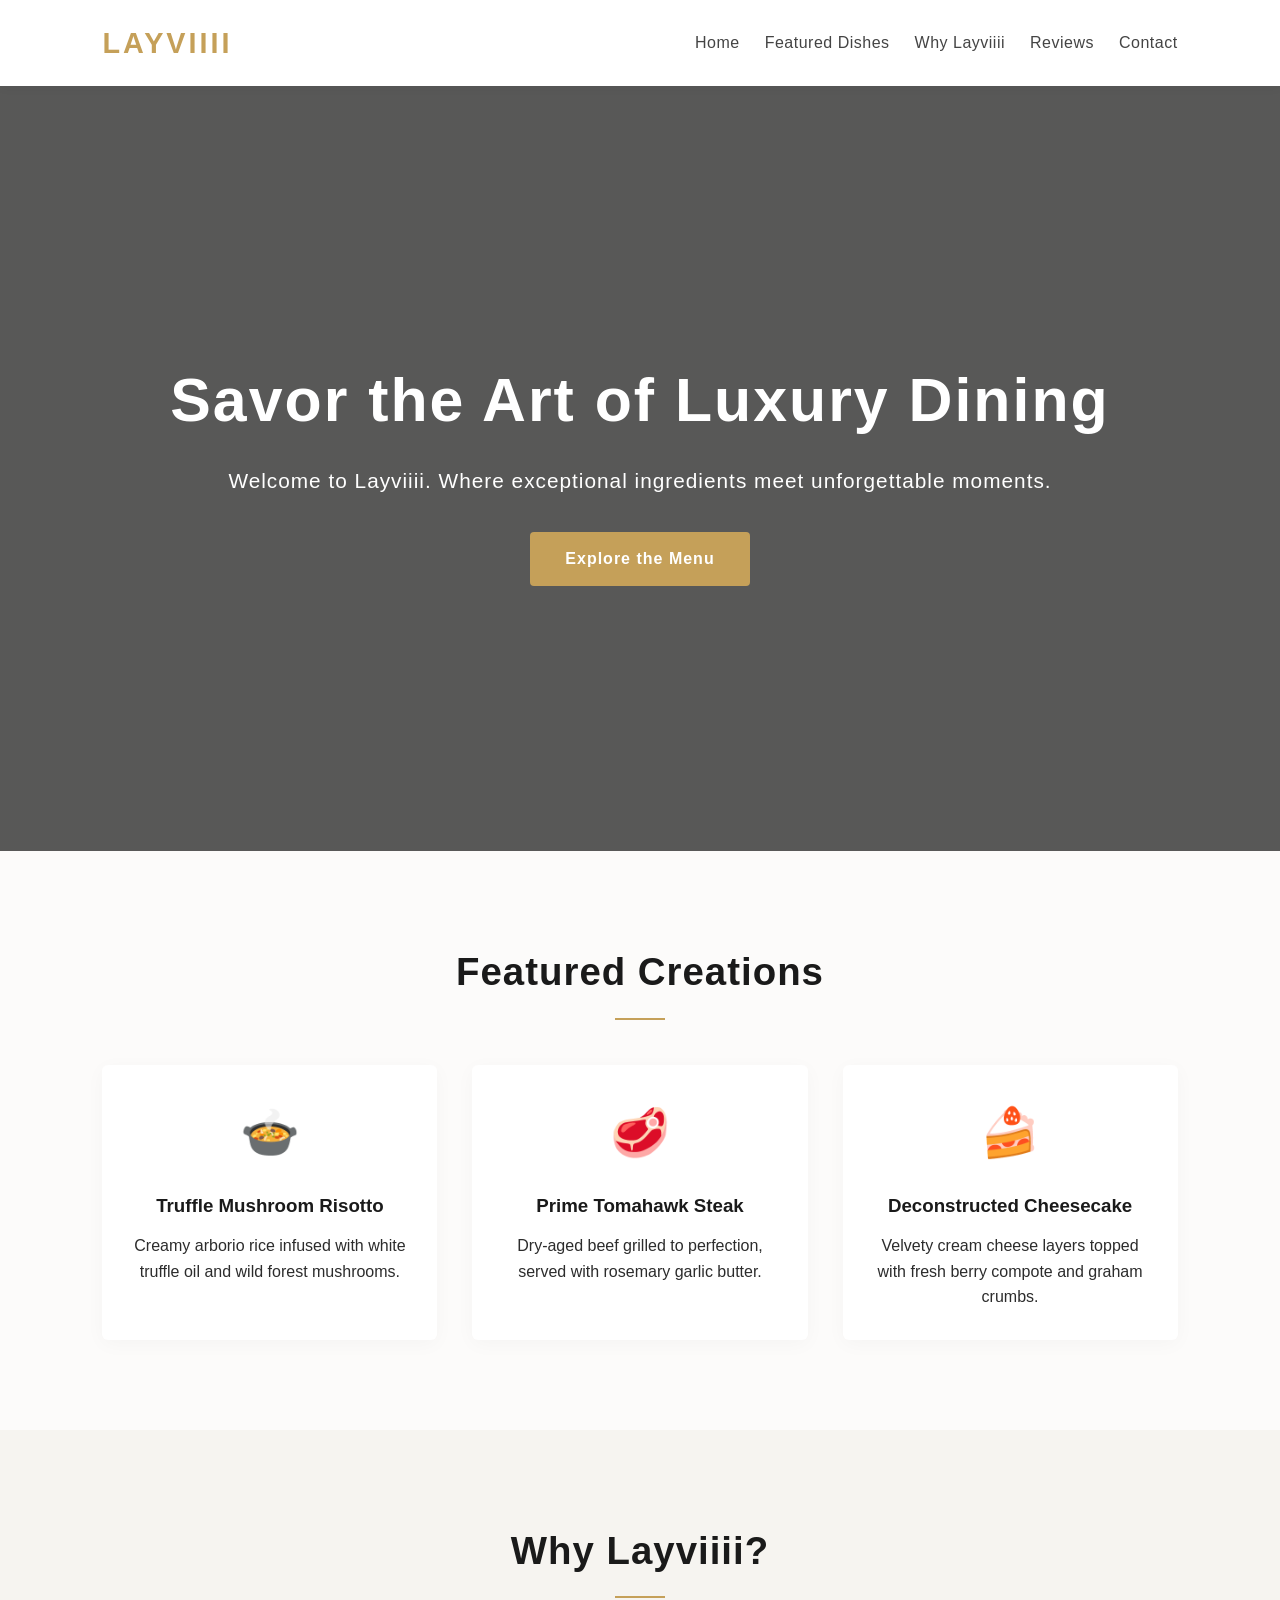
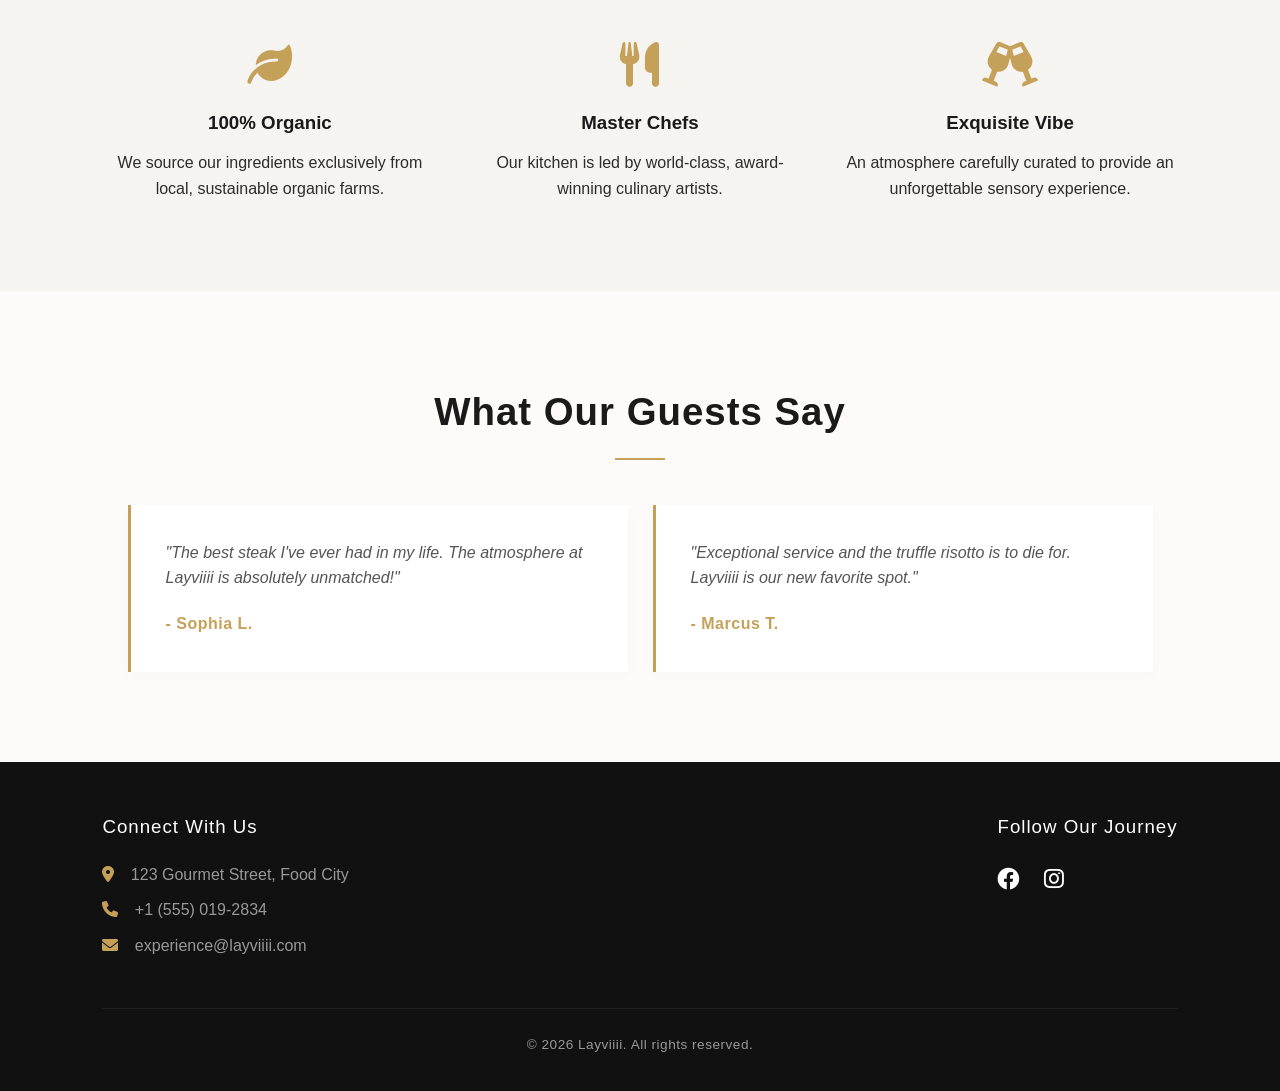
==== index.html @ 40e64383 "layviiii landing page" ====
<!DOCTYPE html>
<html lang="en">
<head>
    <meta charset="UTF-8">
    <meta name="viewport" content="width=device-width, initial-scale=1.0">
    <title>Layviiii | Fine Dining & Culinary Art</title>
    <link rel="stylesheet" href="style.css">
    <!-- Font Awesome for Social & Feature Icons -->
    <link rel="stylesheet" href="https://cdnjs.cloudflare.com/ajax/libs/font-awesome/6.0.0/css/all.min.css">
</head>
<body>

    <!-- 1. Responsive Navigation Bar -->
    <header class="navbar">
        <div class="logo-container">
            <span class="brand-name">Layviiii</span>
        </div>
        <nav>
            <ul class="nav-links">
                <li><a href="#home">Home</a></li>
                <li><a href="#features">Featured Dishes</a></li>
                <li><a href="#why-us">Why Layviiii</a></li>
                <li><a href="#testimonials">Reviews</a></li>
                <li><a href="#contact">Contact</a></li>
            </ul>
        </nav>
    </header>

    <!-- 2. Hero Section -->
    <section id="home" class="hero-section">
        <div class="hero-content">
            <h1>Savor the Art of Luxury Dining</h1>
            <p>Welcome to Layviiii. Where exceptional ingredients meet unforgettable moments.</p>
            <a href="#features" class="cta-btn">Explore the Menu</a>
        </div>
    </section>

    <!-- 3. Featured Dishes Section -->
    <section id="features" class="section featured-dishes">
        <h2>Featured Creations</h2>
        <div class="grid-container">
            <div class="dish-card">
                <div class="dish-img-placeholder">🍲</div>
                <h3>Truffle Mushroom Risotto</h3>
                <p>Creamy arborio rice infused with white truffle oil and wild forest mushrooms.</p>
            </div>
            <div class="dish-card">
                <div class="dish-img-placeholder">🥩</div>
                <h3>Prime Tomahawk Steak</h3>
                <p>Dry-aged beef grilled to perfection, served with rosemary garlic butter.</p>
            </div>
            <div class="dish-card">
                <div class="dish-img-placeholder">🍰</div>
                <h3>Deconstructed Cheesecake</h3>
                <p>Velvety cream cheese layers topped with fresh berry compote and graham crumbs.</p>
            </div>
        </div>
    </section>

    <!-- 4. Why Choose Us Section -->
    <section id="why-us" class="section why-choose-us">
        <h2>Why Layviiii?</h2>
        <div class="grid-container">
            <div class="feature-item">
                <i class="fa-solid fa-leaf"></i>
                <h3>100% Organic</h3>
                <p>We source our ingredients exclusively from local, sustainable organic farms.</p>
            </div>
            <div class="feature-item">
                <i class="fa-solid fa-utensils"></i>
                <h3>Master Chefs</h3>
                <p>Our kitchen is led by world-class, award-winning culinary artists.</p>
            </div>
            <div class="feature-item">
                <i class="fa-solid fa-champagne-glasses"></i>
                <h3>Exquisite Vibe</h3>
                <p>An atmosphere carefully curated to provide an unforgettable sensory experience.</p>
            </div>
        </div>
    </section>

    <!-- 5. Customer Testimonials -->
    <section id="testimonials" class="section testimonials">
        <h2>What Our Guests Say</h2>
        <div class="testimonial-container">
            <div class="testimonial-card">
                <p>"The best steak I've ever had in my life. The atmosphere at Layviiii is absolutely unmatched!"</p>
                <h4>- Sophia L.</h4>
            </div>
            <div class="testimonial-card">
                <p>"Exceptional service and the truffle risotto is to die for. Layviiii is our new favorite spot."</p>
                <h4>- Marcus T.</h4>
            </div>
        </div>
    </section>

    <!-- 6. Footer -->
    <footer id="contact" class="footer">
        <div class="footer-content">
            <div class="footer-info">
                <h3>Connect With Us</h3>
                <p><i class="fa-solid fa-location-dot"></i> 123 Gourmet Street, Food City</p>
                <p><i class="fa-solid fa-phone"></i> +1 (555) 019-2834</p>
                <p><i class="fa-solid fa-envelope"></i> experience@layviiii.com</p>
            </div>
            <div class="footer-socials">
                <h3>Follow Our Journey</h3>
                <div class="social-icons">
                    <a href="#"><i class="fa-brands fa-facebook"></i></a>
                    <a href="#"><i class="fa-brands fa-instagram"></i></a>
                    <a href="#"><i class="fa-brands fa-x-twitter"></i></a>
                </div>
            </div>
        </div>
        <div class="footer-bottom">
            <p>&copy; 2026 Layviiii. All rights reserved.</p>
        </div>
    </footer>

</body>
</html>
---- style.css ----
/* --- Reset & Base Styles --- */
* {
    margin: 0;
    padding: 0;
    box-sizing: border-box;
    font-family: 'Segoe UI', Tahoma, Geneva, Verdana, sans-serif;
    scroll-behavior: smooth;
}

body {
    background-color: #fcfbfa;
    color: #2c2c2c;
    line-height: 1.6;
}

/* --- Navigation --- */
.navbar {
    display: flex;
    justify-content: space-between;
    align-items: center;
    padding: 20px 8%;
    background-color: #ffffff;
    box-shadow: 0 2px 10px rgba(0,0,0,0.04);
    position: sticky;
    top: 0;
    z-index: 1000;
}

.brand-name {
    font-size: 1.8rem;
    font-weight: 700;
    color: #c5a059; /* Elegant Gold Accent */
    text-transform: uppercase;
    letter-spacing: 3px;
}

.nav-links {
    display: flex;
    list-style: none;
}

.nav-links li {
    margin-left: 25px;
}

.nav-links a {
    text-decoration: none;
    color: #444;
    font-weight: 500;
    letter-spacing: 0.5px;
    transition: color 0.3s;
}

.nav-links a:hover {
    color: #c5a059;
}

/* --- Hero Section --- */
.hero-section {
    background: linear-gradient(rgba(0, 0, 0, 0.65), rgba(0, 0, 0, 0.65)), 
                url('https://images.unsplash.com/photo-1517248135467-4c7edcad34c4?q=80&w=1200') no-repeat center center/cover;
    height: 85vh;
    display: flex;
    justify-content: center;
    align-items: center;
    text-align: center;
    color: #fff;
    padding: 0 20px;
}

.hero-content h1 {
    font-size: 3.8rem;
    margin-bottom: 15px;
    letter-spacing: 2px;
    font-weight: 600;
}

.hero-content p {
    font-size: 1.3rem;
    margin-bottom: 35px;
    font-weight: 300;
    letter-spacing: 1px;
}

.cta-btn {
    display: inline-block;
    padding: 14px 35px;
    background-color: #c5a059;
    color: #fff;
    text-decoration: none;
    border-radius: 4px;
    font-weight: 600;
    letter-spacing: 1px;
    transition: background 0.3s, transform 0.2s;
}

.cta-btn:hover {
    background-color: #aa843f;
    transform: translateY(-2px);
}

/* --- Global Section Settings --- */
.section {
    padding: 90px 8%;
    text-align: center;
}

.section h2 {
    font-size: 2.4rem;
    margin-bottom: 45px;
    letter-spacing: 1px;
    color: #1a1a1a;
}

.section h2::after {
    content: '';
    display: block;
    width: 50px;
    height: 2px;
    background-color: #c5a059;
    margin: 15px auto 0 auto;
}

/* Responsive Grid layout */
.grid-container {
    display: grid;
    grid-template-columns: repeat(auto-fit, minmax(280px, 1fr));
    gap: 35px;
}

/* --- Featured Dishes --- */
.dish-card {
    background: #fff;
    padding: 30px;
    border-radius: 6px;
    box-shadow: 0 4px 20px rgba(0,0,0,0.03);
    transition: transform 0.3s, box-shadow 0.3s;
}

.dish-card:hover {
    transform: translateY(-5px);
    box-shadow: 0 10px 25px rgba(197, 160, 89, 0.1);
}

.dish-img-placeholder {
    font-size: 3rem;
    margin-bottom: 20px;
}

.dish-card h3 {
    margin-bottom: 12px;
    color: #1a1a1a;
    font-weight: 600;
}

/* --- Why Choose Us --- */
.why-choose-us {
    background-color: #f6f4f0;
}

.feature-item i {
    font-size: 2.8rem;
    color: #c5a059;
    margin-bottom: 20px;
}

.feature-item h3 {
    margin-bottom: 12px;
    color: #1a1a1a;
}

/* --- Testimonials --- */
.testimonial-container {
    display: flex;
    flex-wrap: wrap;
    justify-content: center;
    gap: 25px;
}

.testimonial-card {
    background: #fff;
    max-width: 500px;
    padding: 35px;
    border-left: 3px solid #c5a059;
    box-shadow: 0 4px 15px rgba(0,0,0,0.02);
    text-align: left;
}

.testimonial-card p {
    font-style: italic;
    margin-bottom: 20px;
    color: #555;
}

.testimonial-card h4 {
    color: #c5a059;
    letter-spacing: 0.5px;
}

/* --- Footer --- */
.footer {
    background-color: #111111;
    color: #999999;
    padding: 50px 8% 25px 8%;
}

.footer-content {
    display: flex;
    flex-wrap: wrap;
    justify-content: space-between;
    gap: 40px;
    margin-bottom: 40px;
}

.footer h3 {
    color: #fff;
    margin-bottom: 20px;
    font-weight: 500;
    letter-spacing: 1px;
}

.footer p {
    margin-bottom: 10px;
}

.footer p i {
    margin-right: 12px;
    color: #c5a059;
}

.social-icons a {
    color: #fff;
    font-size: 1.4rem;
    margin-right: 20px;
    transition: color 0.3s;
}

.social-icons a:hover {
    color: #c5a059;
}

.footer-bottom {
    text-align: center;
    border-top: 1px solid #222;
    padding-top: 25px;
    font-size: 0.85rem;
    letter-spacing: 0.5px;
}

/* --- Responsive Adjustments (Mobile) --- */
@media (max-width: 768px) {
    .navbar {
        flex-direction: column;
        gap: 15px;
        padding: 15px 5%;
    }
    .nav-links li {
        margin: 0 12px;
    }
    .hero-content h1 {
        font-size: 2.5rem;
    }
    .footer-content {
        flex-direction: column;
    }
}
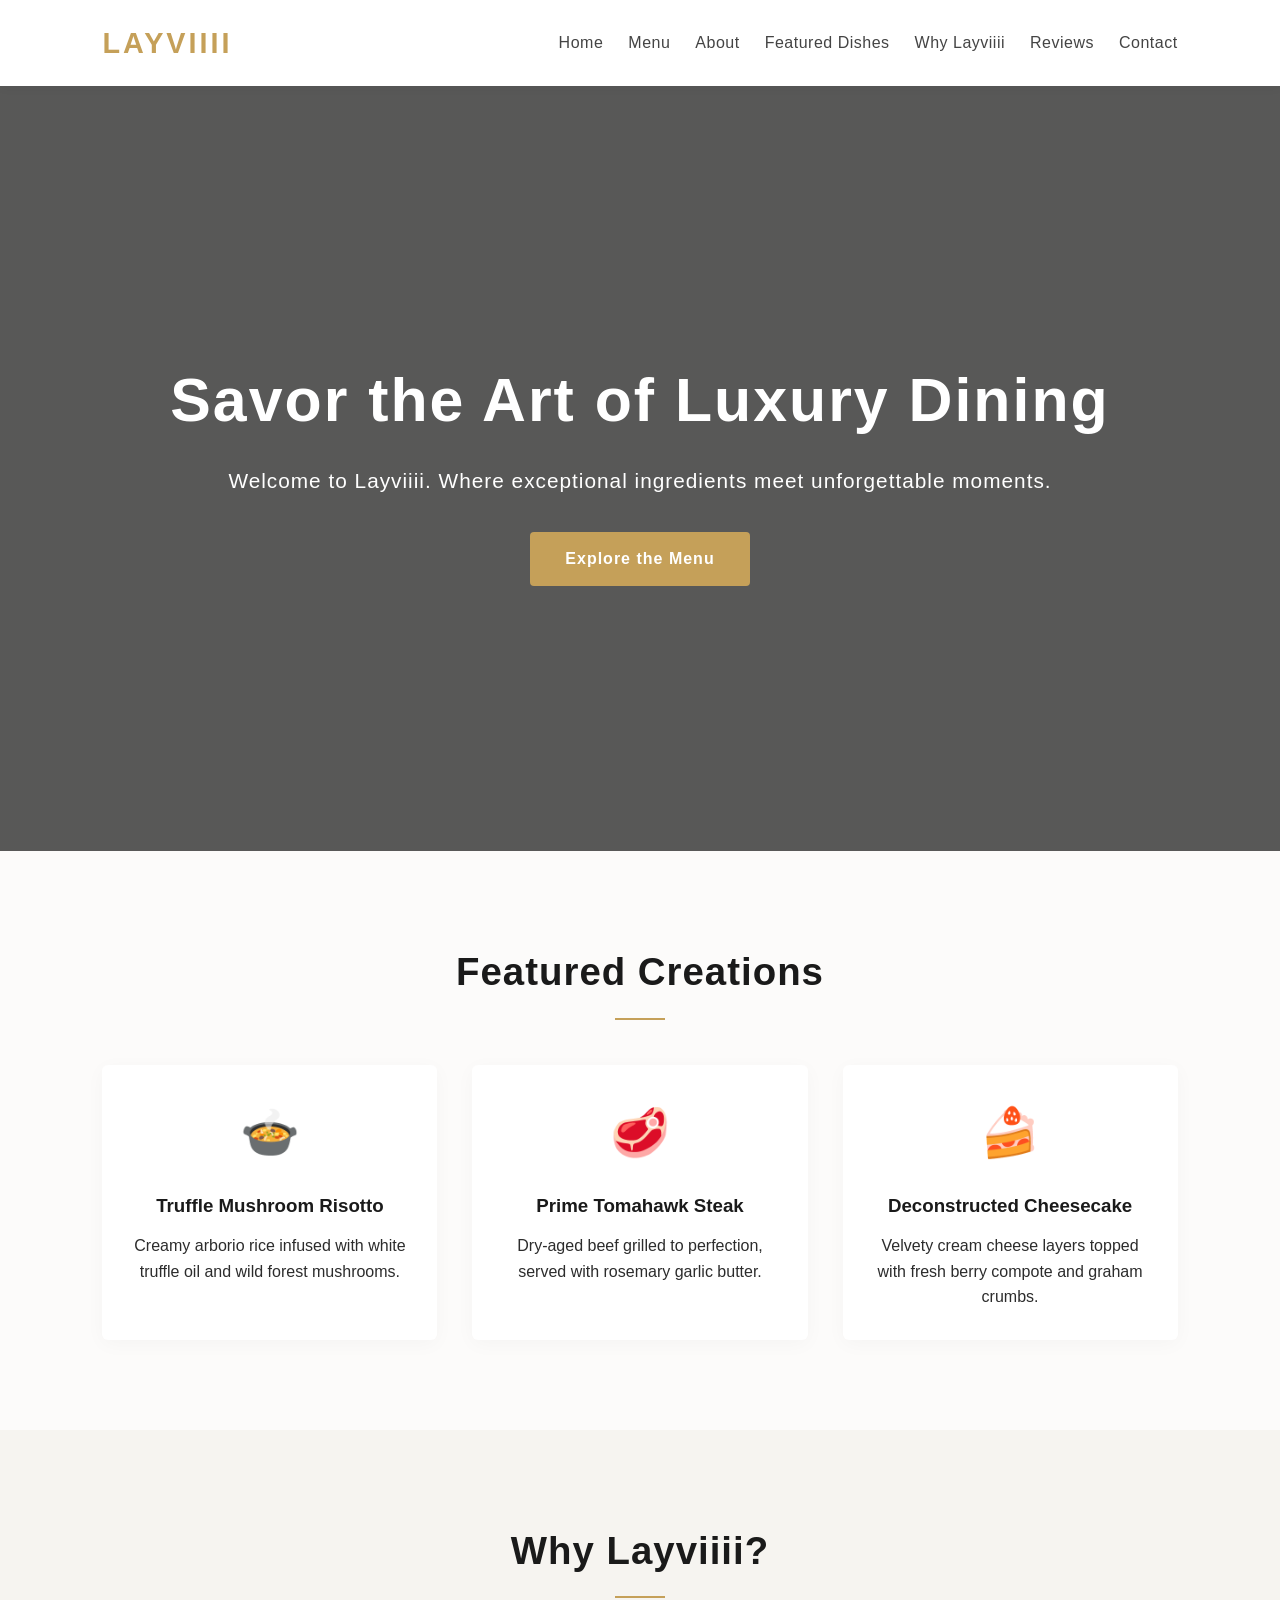
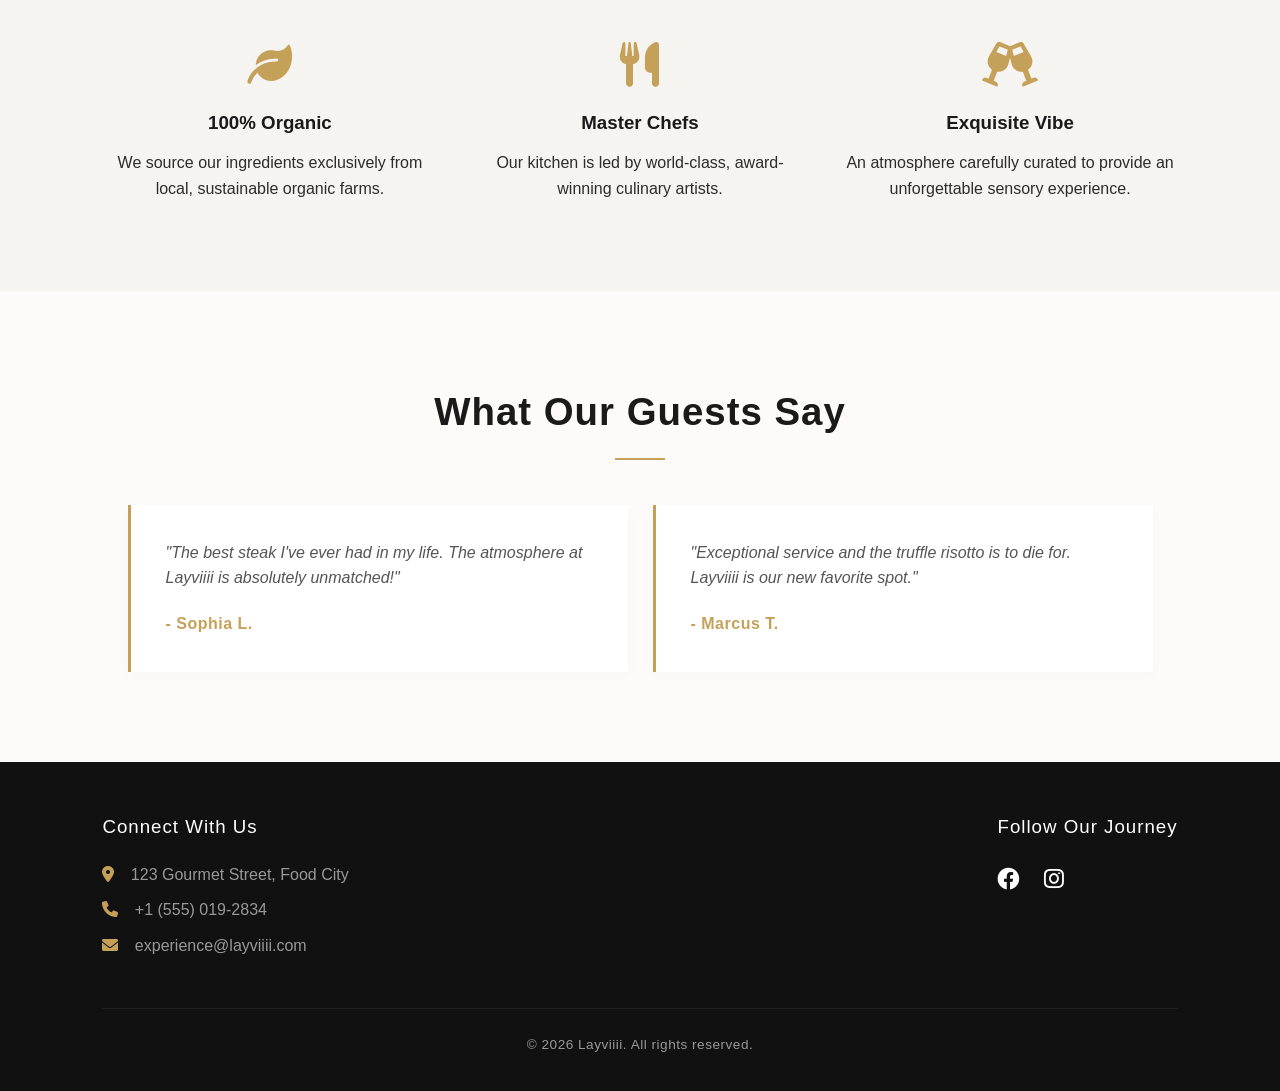
==== commit 70ac544d: "Updated culinary team with celebrated Pakistani chefs" ====
--- a/index.html
+++ b/index.html
@@ -18,6 +18,8 @@
         <nav>
             <ul class="nav-links">
                 <li><a href="#home">Home</a></li>
+                <li><a href="menu.html">Menu</a></li> <!-- 👈 Links to your interactive menu page -->
+                <li><a href="about.html">About</a></li> <!-- 👈 Links to your new about page -->
                 <li><a href="#features">Featured Dishes</a></li>
                 <li><a href="#why-us">Why Layviiii</a></li>
                 <li><a href="#testimonials">Reviews</a></li>
--- a/style.css
+++ b/style.css
@@ -264,3 +264,411 @@
         flex-direction: column;
     }
 }
+/* --- Menu Page Additions --- */
+
+/* Give the navigation links a visual highlight color when viewing the active page */
+.nav-links a.active {
+    color: #c5a059;
+    border-bottom: 2px solid #c5a059;
+    padding-bottom: 4px;
+}
+
+/* Menu Hero Section Header */
+.menu-hero {
+    background: linear-gradient(rgba(0, 0, 0, 0.7), rgba(0, 0, 0, 0.7)), 
+                url('https://images.unsplash.com/photo-1552566626-52f8b828add9?q=80&w=1200') no-repeat center center/cover;
+    height: 40vh;
+    display: flex;
+    justify-content: center;
+    align-items: center;
+    text-align: center;
+    color: #fff;
+    padding: 0 20px;
+}
+
+.menu-hero-content h1 {
+    font-size: 3rem;
+    margin-bottom: 10px;
+    letter-spacing: 2px;
+}
+
+.menu-hero-content p {
+    font-size: 1.1rem;
+    color: #ddd;
+    font-weight: 300;
+}
+
+/* Controls Wrapper Section (Search & Filter Layout) */
+.menu-controls-section {
+    padding: 40px 8% 20px 8%;
+    display: flex;
+    flex-direction: column;
+    align-items: center;
+    gap: 25px;
+}
+
+/* Search input design */
+.search-container {
+    position: relative;
+    width: 100%;
+    max-width: 500px;
+}
+
+.search-icon {
+    position: absolute;
+    left: 15px;
+    top: 50%;
+    transform: translateY(-50%);
+    color: #888;
+}
+
+#menu-search {
+    width: 100%;
+    padding: 12px 15px 12px 45px;
+    font-size: 1rem;
+    border: 1px solid #ddd;
+    border-radius: 25px;
+    outline: none;
+    background-color: #fff;
+    transition: all 0.3s;
+    box-shadow: 0 2px 8px rgba(0,0,0,0.02);
+}
+
+#menu-search:focus {
+    border-color: #c5a059;
+    box-shadow: 0 4px 12px rgba(197, 160, 89, 0.15);
+}
+
+/* Category Filter Buttons layout */
+.filter-categories {
+    display: flex;
+    justify-content: center;
+    gap: 12px;
+    flex-wrap: wrap;
+}
+
+.filter-btn {
+    padding: 8px 20px;
+    background-color: #fff;
+    border: 1px solid #ddd;
+    color: #555;
+    font-size: 0.9rem;
+    font-weight: 500;
+    border-radius: 20px;
+    cursor: pointer;
+    transition: all 0.3s ease;
+}
+
+.filter-btn:hover, .filter-btn.active {
+    background-color: #c5a059;
+    color: #fff;
+    border-color: #c5a059;
+    box-shadow: 0 4px 10px rgba(197, 160, 89, 0.2);
+}
+
+/* Menu Display Grid Section */
+.menu-grid-section {
+    padding: 20px 8% 80px 8%;
+}
+
+.menu-grid {
+    display: grid;
+    grid-template-columns: repeat(auto-fill, minmax(320px, 1fr));
+    gap: 35px;
+}
+
+/* Food Card Container Styling */
+.food-card {
+    background: #fff;
+    border-radius: 8px;
+    overflow: hidden;
+    box-shadow: 0 4px 20px rgba(0,0,0,0.04);
+    transition: transform 0.3s ease, box-shadow 0.3s ease;
+    animation: fadeIn 0.4s ease-in-out;
+}
+
+.food-card:hover {
+    transform: translateY(-5px);
+    box-shadow: 0 10px 25px rgba(0, 0, 0, 0.08);
+}
+
+/* Food Image Sizing and Category Badge Positioning */
+.food-img-container {
+    position: relative;
+    height: 220px;
+    width: 100%;
+    overflow: hidden;
+    background-color: #eaeaea;
+}
+
+.food-img {
+    width: 100%;
+    height: 100%;
+    object-fit: cover;
+    transition: transform 0.5s ease;
+}
+
+.food-card:hover .food-img {
+    transform: scale(1.05);
+}
+
+.category-badge {
+    position: absolute;
+    top: 15px;
+    left: 15px;
+    background-color: rgba(17, 11, 1, 0.75);
+    color: #fff;
+    padding: 4px 12px;
+    font-size: 0.75rem;
+    font-weight: 600;
+    text-transform: uppercase;
+    border-radius: 4px;
+    letter-spacing: 0.5px;
+    backdrop-filter: blur(2px);
+}
+
+/* Food Card Information Layout */
+.food-card-body {
+    padding: 22px;
+}
+
+.food-title-price {
+    display: flex;
+    justify-content: space-between;
+    align-items: flex-start;
+    gap: 10px;
+    margin-bottom: 12px;
+}
+
+.food-title-price h3 {
+    font-size: 1.15rem;
+    color: #1a1a1a;
+    font-weight: 600;
+    line-height: 1.3;
+}
+
+.food-price {
+    font-weight: 700;
+    color: #c5a059;
+    font-size: 1.15rem;
+}
+
+.food-description {
+    font-size: 0.9rem;
+    color: #666;
+    line-height: 1.5;
+}
+
+/* Smooth transition when items show up via code filter */
+@keyframes fadeIn {
+    from { opacity: 0; transform: translateY(10px); }
+    to { opacity: 1; transform: translateY(0); }
+}
+
+/* Mobile responsive fixes */
+@media (max-width: 600px) {
+    .menu-hero-content h1 {
+        font-size: 2.2rem;
+    }
+    .menu-grid {
+        grid-template-columns: 1fr;
+    }
+}
+/* ==========================================================================
+   Task 3: About Page Layouts
+   ========================================================================== */
+
+.about-container {
+    max-width: 1200px;
+    margin: 0 auto;
+    padding: 0 20px;
+}
+
+.center-heading {
+    text-align: center;
+    margin-bottom: 50px;
+}
+
+.sub-heading {
+    display: block;
+    color: #ff4757;
+    font-size: 0.9rem;
+    text-transform: uppercase;
+    letter-spacing: 2px;
+    margin-bottom: 10px;
+    font-weight: 600;
+}
+
+/* About Hero */
+.about-hero {
+    background: linear-gradient(rgba(0,0,0,0.6), rgba(0,0,0,0.7)), url('https://images.unsplash.com/photo-1517248135467-4c7edcad34c4?q=80&w=1200') no-repeat center center/cover;
+    height: 40vh;
+    display: flex;
+    align-items: center;
+    justify-content: center;
+    text-align: center;
+    color: #fff;
+}
+
+.about-hero h1 {
+    font-size: 3rem;
+    margin-bottom: 10px;
+}
+
+/* Intro Section */
+.about-intro-section {
+    padding: 80px 0;
+    background: #fff;
+}
+
+.about-grid {
+    display: grid;
+    grid-template-columns: 1fr 1fr;
+    gap: 50px;
+    align-items: center;
+}
+
+.about-text h2 {
+    font-size: 2.2rem;
+    margin-bottom: 20px;
+    color: #2f3542;
+}
+
+.about-text p {
+    color: #57606f;
+    line-height: 1.8;
+    margin-bottom: 15px;
+}
+
+.about-img-main {
+    width: 100%;
+    height: 400px;
+    object-fit: cover;
+    border-radius: 12px;
+    box-shadow: 0 10px 30px rgba(0,0,0,0.1);
+}
+
+/* Mission & Vision */
+.mission-vision-section {
+    padding: 80px 0;
+    background: #f1f2f6;
+}
+
+.mv-grid {
+    display: grid;
+    grid-template-columns: 1fr 1fr;
+    gap: 30px;
+}
+
+.mv-card {
+    background: #fff;
+    padding: 40px;
+    border-radius: 12px;
+    box-shadow: 0 5px 15px rgba(0,0,0,0.05);
+    text-align: center;
+}
+
+.mv-icon {
+    font-size: 2.5rem;
+    color: #ff4757;
+    margin-bottom: 20px;
+}
+
+.mv-card h3 {
+    font-size: 1.5rem;
+    margin-bottom: 15px;
+    color: #2f3542;
+}
+
+.mv-card p {
+    color: #57606f;
+    line-height: 1.6;
+}
+
+/* Statistics Section */
+.stats-section {
+    padding: 60px 0;
+    background: #2f3542;
+    color: #fff;
+    text-align: center;
+}
+
+.stats-grid {
+    display: grid;
+    grid-template-columns: repeat(4, 1fr);
+    gap: 20px;
+}
+
+.stat-number {
+    font-size: 3rem;
+    color: #ff4757;
+    margin-bottom: 5px;
+}
+
+.stat-label {
+    font-size: 1rem;
+    color: #a4b0be;
+}
+
+/* Team Section */
+.team-section {
+    padding: 80px 0;
+    background: #fff;
+}
+
+.team-grid {
+    display: grid;
+    grid-template-columns: repeat(3, 1fr);
+    gap: 30px;
+}
+
+.team-card {
+    background: #fff;
+    border-radius: 12px;
+    overflow: hidden;
+    box-shadow: 0 5px 20px rgba(0,0,0,0.08);
+    transition: transform 0.3s ease;
+}
+
+.team-card:hover {
+    transform: translateY(-5px);
+}
+
+.team-img {
+    width: 100%;
+    height: 320px;
+    object-fit: cover;
+}
+
+.team-info {
+    padding: 20px;
+    text-align: center;
+}
+
+.team-info h3 {
+    font-size: 1.25rem;
+    color: #2f3542;
+    margin-bottom: 5px;
+}
+
+.team-role {
+    color: #ff4757;
+    font-size: 0.9rem;
+    font-weight: 500;
+}
+
+/* Responsive Breakpoints */
+@media (max-width: 968px) {
+    .about-grid, .mv-grid {
+        grid-template-columns: 1fr;
+    }
+    .stats-grid {
+        grid-template-columns: repeat(2, 1fr);
+        gap: 40px;
+    }
+    .team-grid {
+        grid-template-columns: 1fr;
+        max-width: 400px;
+        margin: 0 auto;
+    }
+}
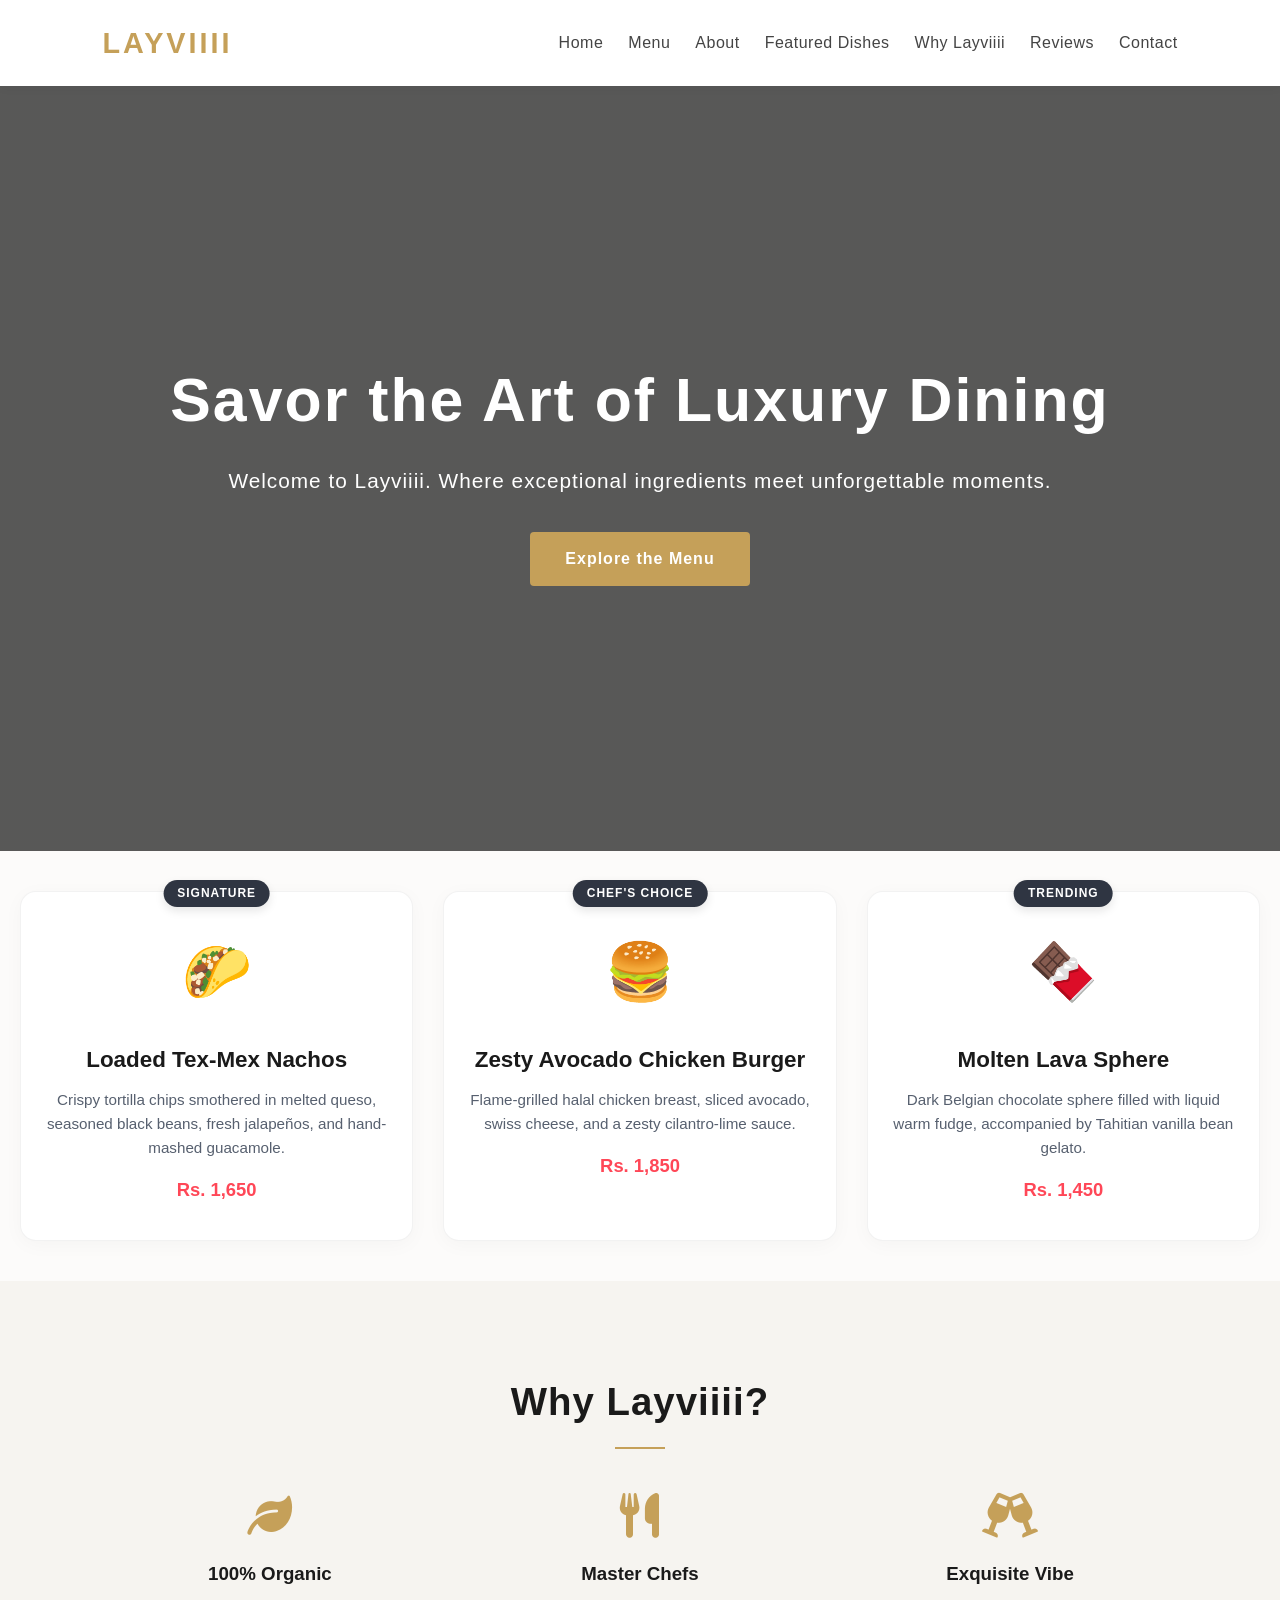
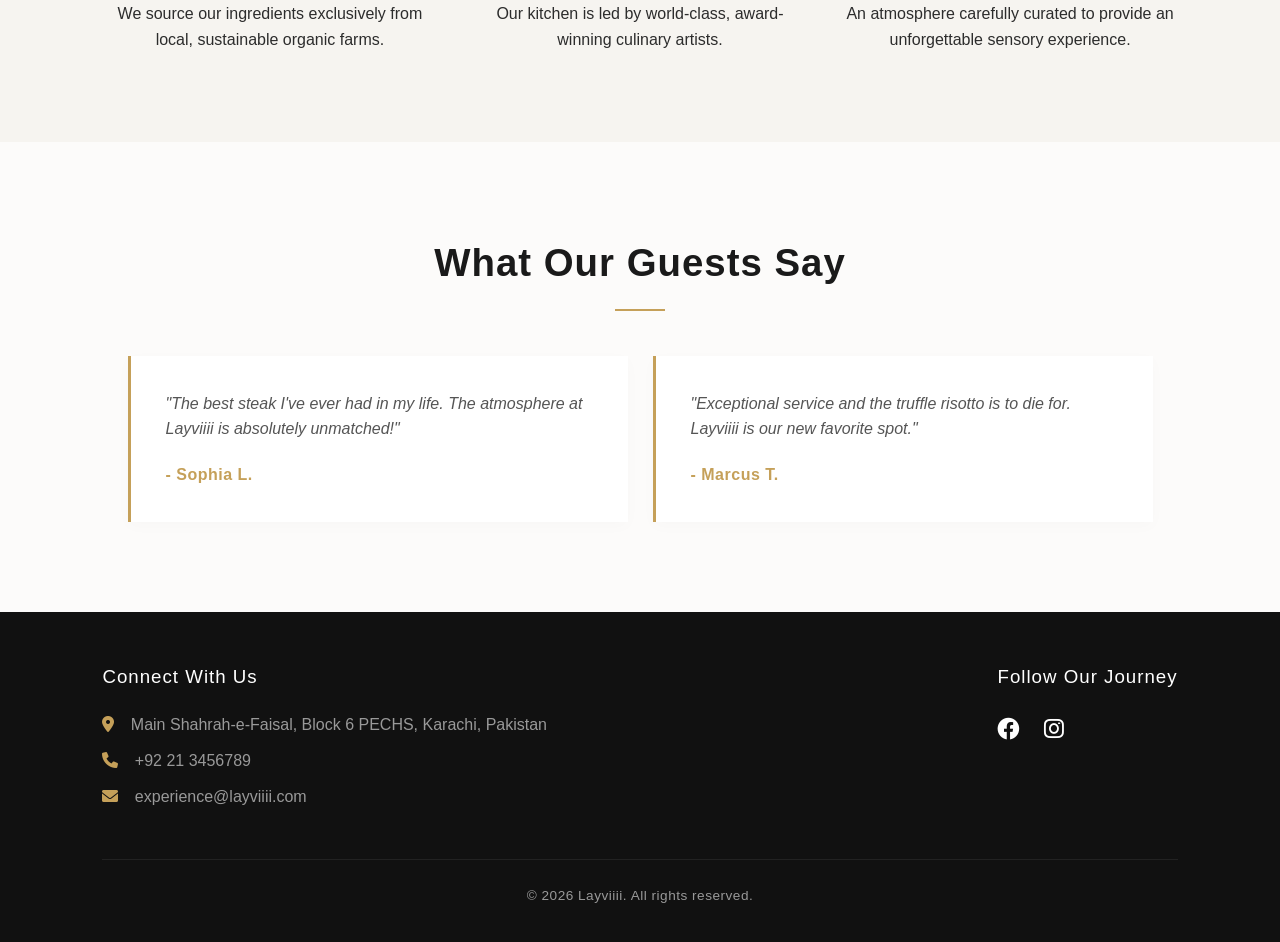
==== commit c0c101ba: "Force layout and transition refresh" ====
--- a/index.html
+++ b/index.html
@@ -23,7 +23,7 @@
                 <li><a href="#features">Featured Dishes</a></li>
                 <li><a href="#why-us">Why Layviiii</a></li>
                 <li><a href="#testimonials">Reviews</a></li>
-                <li><a href="#contact">Contact</a></li>
+                <li><a href="contact.html">Contact</a></li>
             </ul>
         </nav>
     </header>
@@ -37,28 +37,35 @@
         </div>
     </section>
 
-    <!-- 3. Featured Dishes Section -->
-    <section id="features" class="section featured-dishes">
-        <h2>Featured Creations</h2>
-        <div class="grid-container">
+   <!-- Featured Dishes Grid -->
+        <div class="featured-grid">
+            <!-- Dish 1 -->
             <div class="dish-card">
-                <div class="dish-img-placeholder">🍲</div>
-                <h3>Truffle Mushroom Risotto</h3>
-                <p>Creamy arborio rice infused with white truffle oil and wild forest mushrooms.</p>
+                <div class="dish-badge">Signature</div>
+                <div class="dish-img-placeholder">🌮</div>
+                <h3>Loaded Tex-Mex Nachos</h3>
+                <p>Crispy tortilla chips smothered in melted queso, seasoned black beans, fresh jalapeños, and hand-mashed guacamole.</p>
+                <div class="dish-price">Rs. 1,650</div>
             </div>
+
+            <!-- Dish 2 -->
             <div class="dish-card">
-                <div class="dish-img-placeholder">🥩</div>
-                <h3>Prime Tomahawk Steak</h3>
-                <p>Dry-aged beef grilled to perfection, served with rosemary garlic butter.</p>
+                <div class="dish-badge">Chef's Choice</div>
+                <div class="dish-img-placeholder">🍔</div>
+                <h3>Zesty Avocado Chicken Burger</h3>
+                <p>Flame-grilled halal chicken breast, sliced avocado, swiss cheese, and a zesty cilantro-lime sauce.</p>
+                <div class="dish-price">Rs. 1,850</div>
             </div>
+
+            <!-- Dish 3 -->
             <div class="dish-card">
-                <div class="dish-img-placeholder">🍰</div>
-                <h3>Deconstructed Cheesecake</h3>
-                <p>Velvety cream cheese layers topped with fresh berry compote and graham crumbs.</p>
+                <div class="dish-badge">Trending</div>
+                <div class="dish-img-placeholder">🍫</div>
+                <h3>Molten Lava Sphere</h3>
+                <p>Dark Belgian chocolate sphere filled with liquid warm fudge, accompanied by Tahitian vanilla bean gelato.</p>
+                <div class="dish-price">Rs. 1,450</div>
             </div>
         </div>
-    </section>
-
     <!-- 4. Why Choose Us Section -->
     <section id="why-us" class="section why-choose-us">
         <h2>Why Layviiii?</h2>
@@ -96,13 +103,13 @@
         </div>
     </section>
 
-    <!-- 6. Footer -->
+   <!-- 6. Footer -->
     <footer id="contact" class="footer">
         <div class="footer-content">
             <div class="footer-info">
                 <h3>Connect With Us</h3>
-                <p><i class="fa-solid fa-location-dot"></i> 123 Gourmet Street, Food City</p>
-                <p><i class="fa-solid fa-phone"></i> +1 (555) 019-2834</p>
+                <p><i class="fa-solid fa-location-dot"></i> Main Shahrah-e-Faisal, Block 6 PECHS, Karachi, Pakistan</p>
+                <p><i class="fa-solid fa-phone"></i> +92 21 3456789</p>
                 <p><i class="fa-solid fa-envelope"></i> experience@layviiii.com</p>
             </div>
             <div class="footer-socials">
--- a/style.css
+++ b/style.css
@@ -128,31 +128,89 @@
     gap: 35px;
 }
 
-/* --- Featured Dishes --- */
+/* --- Featured Dishes (Enhanced Pop-Up Version) --- */
+.featured-grid {
+    display: grid;
+    grid-template-columns: repeat(auto-fit, minmax(300px, 1fr));
+    gap: 30px;
+    padding: 40px 20px;
+}
+
 .dish-card {
     background: #fff;
-    padding: 30px;
-    border-radius: 6px;
+    padding: 35px 25px;
+    border-radius: 16px; /* Smooth rounded premium look */
+    position: relative;
+    border: 1px solid rgba(0, 0, 0, 0.05);
+    text-align: center;
+    
+    /* Advanced cubic-bezier gives it a snappy, organic pop-up transition */
+    transition: all 0.4s cubic-bezier(0.165, 0.84, 0.44, 1);
     box-shadow: 0 4px 20px rgba(0,0,0,0.03);
-    transition: transform 0.3s, box-shadow 0.3s;
-}
-
+}
+
+/* The Core "Pop-Up" Hover State */
 .dish-card:hover {
-    transform: translateY(-5px);
-    box-shadow: 0 10px 25px rgba(197, 160, 89, 0.1);
-}
-
+    transform: translateY(-12px) scale(1.03); /* Lifts and slightly enlarges */
+    border-color: #ff4757; /* Gives a fine accent border on hover */
+    box-shadow: 0 20px 40px rgba(255, 71, 87, 0.12); /* Casts a premium glow */
+}
+
+/* Animated Floating Emoji */
 .dish-img-placeholder {
-    font-size: 3rem;
-    margin-bottom: 20px;
+    font-size: 3.5rem;
+    margin-bottom: 15px;
+    display: inline-block;
+    transition: transform 0.3s ease;
+}
+
+/* When the card pops up, make the emoji bounce and tilt! */
+.dish-card:hover .dish-img-placeholder {
+    transform: scale(1.2) rotate(5deg);
+}
+
+/* Premium Accent Badges at the top of cards */
+.dish-badge {
+    position: absolute;
+    top: -12px;
+    left: 50%;
+    transform: translateX(-50%);
+    background: #2f3542;
+    color: #fff;
+    padding: 4px 14px;
+    font-size: 0.75rem;
+    font-weight: 600;
+    text-transform: uppercase;
+    letter-spacing: 1px;
+    border-radius: 20px;
+    box-shadow: 0 4px 10px rgba(0,0,0,0.1);
+    transition: background 0.3s ease;
+}
+
+.dish-card:hover .dish-badge {
+    background: #ff4757; /* Changes badge color dynamically on hover */
+}
+
+/* Pricing Layout */
+.dish-price {
+    margin-top: 15px;
+    font-size: 1.15rem;
+    font-weight: 700;
+    color: #ff4757;
 }
 
 .dish-card h3 {
-    margin-bottom: 12px;
+    margin: 10px 0;
     color: #1a1a1a;
     font-weight: 600;
-}
-
+    font-size: 1.4rem;
+}
+
+.dish-card p {
+    color: #57606f;
+    font-size: 0.95rem;
+    line-height: 1.6;
+}
 /* --- Why Choose Us --- */
 .why-choose-us {
     background-color: #f6f4f0;
@@ -671,4 +729,177 @@
         max-width: 400px;
         margin: 0 auto;
     }
+}
+/* ==========================================================================
+   Task 4: Contact Page & Form Layouts
+   ========================================================================== */
+
+.contact-container {
+    max-width: 1200px;
+    margin: 0 auto;
+    padding: 0 20px;
+}
+
+/* Contact Hero */
+.contact-hero {
+    background: linear-gradient(rgba(0,0,0,0.6), rgba(0,0,0,0.7)), url('https://images.unsplash.com/photo-1414235077428-338989a2e8c0?q=80&w=1200') no-repeat center center/cover;
+    height: 40vh;
+    display: flex;
+    align-items: center;
+    justify-content: center;
+    text-align: center;
+    color: #fff;
+}
+
+.contact-hero h1 {
+    font-size: 3rem;
+    margin-bottom: 10px;
+}
+
+/* Contact Main Section */
+.contact-section {
+    padding: 80px 0;
+    background: #f1f2f6;
+}
+
+.contact-grid {
+    display: grid;
+    grid-template-columns: 1fr 1.5fr;
+    gap: 40px;
+    align-items: start;
+}
+
+/* Info Panel Layouts */
+.contact-info-panel {
+    background: #2f3542;
+    color: #fff;
+    padding: 40px;
+    border-radius: 12px;
+    box-shadow: 0 10px 25px rgba(0,0,0,0.1);
+}
+
+.contact-info-panel h2 {
+    font-size: 1.8rem;
+    margin-bottom: 10px;
+}
+
+.panel-desc {
+    color: #a4b0be;
+    margin-bottom: 30px;
+    line-height: 1.5;
+}
+
+.info-item {
+    display: flex;
+    gap: 20px;
+    margin-bottom: 25px;
+    align-items: flex-start;
+}
+
+.info-icon {
+    font-size: 1.5rem;
+    color: #ff4757;
+    margin-top: 3px;
+}
+
+.info-text h3 {
+    font-size: 1.1rem;
+    margin-bottom: 5px;
+    color: #fff;
+}
+
+.info-text p {
+    color: #ced6e0;
+    line-height: 1.5;
+}
+
+/* Form Panel Layouts */
+.contact-form-panel {
+    background: #fff;
+    padding: 40px;
+    border-radius: 12px;
+    box-shadow: 0 10px 25px rgba(0,0,0,0.05);
+}
+
+.contact-form-panel h2 {
+    font-size: 1.8rem;
+    color: #2f3542;
+    margin-bottom: 30px;
+}
+
+.form-group {
+    margin-bottom: 20px;
+}
+
+.form-group label {
+    display: block;
+    margin-bottom: 8px;
+    font-weight: 500;
+    color: #57606f;
+    font-size: 0.95rem;
+}
+
+.form-group input,
+.form-group textarea {
+    width: 100%;
+    padding: 12px 15px;
+    border: 2px solid #ced6e0;
+    border-radius: 8px;
+    font-size: 1rem;
+    color: #2f3542;
+    background: #fff;
+    transition: border-color 0.3s ease;
+}
+
+/* Highlights input red/blue on user engagement and invalid formatting automatically */
+.form-group input:focus,
+.form-group textarea:focus {
+    outline: none;
+    border-color: #ff4757;
+}
+
+.submit-btn {
+    background: #ff4757;
+    color: #fff;
+    padding: 14px 28px;
+    border: none;
+    border-radius: 8px;
+    font-size: 1rem;
+    font-weight: 600;
+    cursor: pointer;
+    transition: background 0.3s ease;
+    width: 100%;
+}
+
+.submit-btn:hover {
+    background: #e04050;
+}
+
+/* Map Section styling */
+.map-section {
+    padding: 60px 0 80px 0;
+    background: #fff;
+}
+
+.map-section h2 {
+    text-align: center;
+    font-size: 2rem;
+    color: #2f3542;
+    margin-bottom: 30px;
+}
+
+.map-wrapper {
+    border-radius: 12px;
+    overflow: hidden;
+    box-shadow: 0 10px 30px rgba(0,0,0,0.1);
+}
+
+/* Responsive Breakpoints */
+@media (max-width: 968px) {
+    .contact-grid {
+        grid-template-columns: 1fr;
+    }
+    .contact-info-panel, .contact-form-panel {
+        padding: 30px 20px;
+    }
 }
